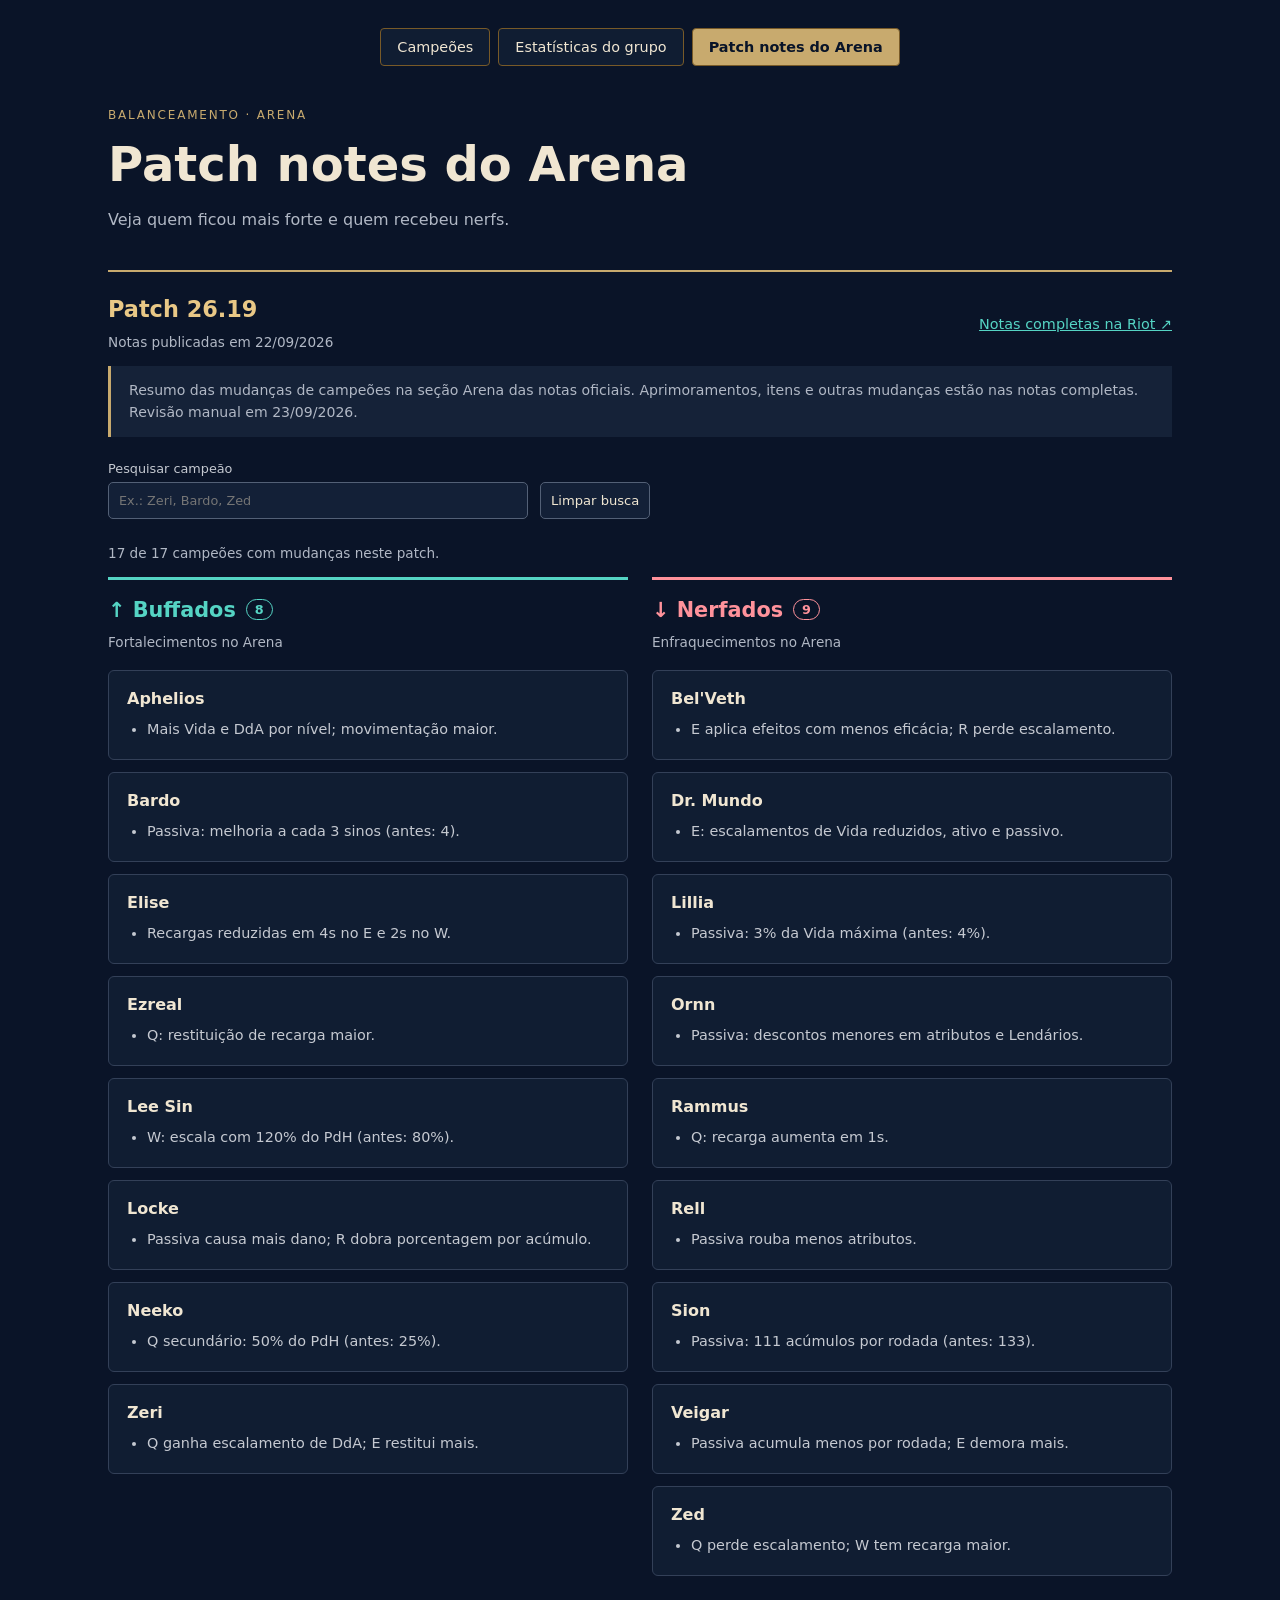
==== patch-notes.html @ cfac6117 "Adiciona aba de patch notes do Arena com buffs e nerfs" ====
<!DOCTYPE html>
<html lang="pt-BR">
<head>
  <meta charset="UTF-8">
  <meta name="viewport" content="width=device-width, initial-scale=1">
  <title>Arena — Patch notes</title>
  <link rel="stylesheet" href="statistics.css">
  <link rel="stylesheet" href="navigation.css">
  <link rel="stylesheet" href="patch-notes.css">
</head>
<body>
<main>
  <nav class="site-nav" aria-label="Navegação principal">
    <a href="index.html">Campeões</a>
    <a href="statistics.html">Estatísticas do grupo</a>
    <a href="patch-notes.html" aria-current="page">Patch notes do Arena</a>
  </nav>
  <header>
    <p class="eyebrow">Balanceamento · Arena</p>
    <h1>Patch notes do Arena</h1>
    <p>Veja quem ficou mais forte e quem recebeu nerfs.</p>
  </header>
  <p id="status" role="status" aria-live="polite">Carregando patch notes…</p>
  <button id="tentar-novamente" hidden>Tentar novamente</button>
  <noscript><p>Ative o JavaScript para consultar os campeões. Você também pode ler as <a href="https://www.leagueoflegends.com/pt-br/news/tags/patch-notes/">notas oficiais da Riot</a>.</p></noscript>
  <div id="conteudo" hidden>
    <section class="patch-info" aria-labelledby="patch-titulo">
      <div><h2 id="patch-titulo"></h2><p id="patch-data"></p></div>
      <a id="fonte" target="_blank" rel="noopener noreferrer">Notas completas na Riot ↗</a>
    </section>
    <p class="nota">Resumo das mudanças de campeões na seção Arena das notas oficiais. Aprimoramentos, itens e outras mudanças estão nas notas completas. Revisão manual em <span id="revisao"></span>.</p>
    <div class="filtros">
      <label for="pesquisa-patch">Pesquisar campeão
        <input id="pesquisa-patch" type="search" placeholder="Ex.: Zeri, Bardo, Zed" autocomplete="off">
      </label>
      <button id="limpar-pesquisa">Limpar busca</button>
    </div>
    <p id="resultado" role="status" aria-live="polite"></p>
    <div class="mudancas">
      <section class="grupo buffs" aria-labelledby="titulo-buffs">
        <h2 id="titulo-buffs">↑ Buffados <span id="total-buffs" class="contagem"></span></h2>
        <p class="descricao-grupo">Fortalecimentos no Arena</p>
        <div id="buffs"></div>
      </section>
      <section class="grupo nerfs" aria-labelledby="titulo-nerfs">
        <h2 id="titulo-nerfs">↓ Nerfados <span id="total-nerfs" class="contagem"></span></h2>
        <p class="descricao-grupo">Enfraquecimentos no Arena</p>
        <div id="nerfs"></div>
      </section>
    </div>
  </div>
</main>
<script src="patch-notes.js"></script>
</body>
</html>
---- statistics.css ----
* { box-sizing: border-box; }
:root { color-scheme: dark; font-family: 'Segoe UI', system-ui, sans-serif; color: #f0e6d2; background: #0a1428; }
body { margin: 0; }
main { max-width: 1500px; margin: auto; padding: 28px; }
nav { display: flex; justify-content: space-between; gap: 16px; font-size: .8rem; letter-spacing: .06em; }
a { color: #55d4c4; }
header { margin: 40px 0 24px; border-bottom: 2px solid #c8aa6e; padding-bottom: 22px; }
.eyebrow { color: #c8aa6e; text-transform: uppercase; letter-spacing: .15em; font-size: .75rem; }
h1 { font-size: clamp(2rem, 4vw, 3rem); font-weight: 650; margin: 8px 0; }
h2 { font-size: 1rem; margin: 0 0 10px; }
p { color: #b1b8c5; line-height: 1.5; }
.nota { background: #152238; border-left: 3px solid #c8aa6e; padding: 14px 18px; font-size: .88rem; }
#status { color: #e7c178; }
#status:empty { display: none; }
.filtros { display: flex; flex-wrap: wrap; gap: 12px; align-items: end; margin: 24px 0; }
label { display: grid; gap: 6px; font-size: .8rem; color: #c5c9d1; }
button, select, input { border: 1px solid #536076; border-radius: 5px; padding: 10px; background: #132037; color: #f0e6d2; font: inherit; }
button { cursor: pointer; font-size: .82rem; }
button:hover { border-color: #c8aa6e; }
button:focus-visible, select:focus-visible, input:focus-visible, a:focus-visible, summary:focus-visible { outline: 2px solid #55d4c4; outline-offset: 3px; }
.indicadores { display: grid; grid-template-columns: repeat(4, minmax(0, 1fr)); gap: 16px; margin-bottom: 24px; }
.indicadores article { background: #16233a; border: 1px solid #334058; border-top: 3px solid #c8aa6e; border-radius: 6px; padding: 20px; }
.indicadores h2 { font-size: .8rem; font-weight: 500; color: #b1b8c5; }
.indicadores strong { color: #e9c886; font-size: 2.4rem; font-weight: 600; }
.indicadores .composicao { font-size: 1.15rem; line-height: 1.5; }
.indicadores p { margin-bottom: 0; font-size: .8rem; }
.paineis { display: grid; grid-template-columns: 1fr 1fr; gap: 20px; }
.painel { min-width: 0; padding: 22px; border: 1px solid #334058; border-radius: 7px; background: #101d32; margin-bottom: 20px; }
.paineis .painel { margin-bottom: 0; }
.paineis { margin-bottom: 20px; }
.painel > p { font-size: .8rem; }
.tabela { overflow-x: auto; margin-top: 18px; }
table { border-collapse: collapse; width: 100%; font-size: .78rem; }
th, td { text-align: left; padding: 11px 8px; border-bottom: 1px solid #2d3950; white-space: nowrap; }
th { color: #c8aa6e; font-weight: 600; }
td small { display: block; color: #a2acbb; padding-top: 3px; }
tbody tr:hover { background: #1a2a42; }
.grafico { display: block; width: 100%; min-height: 180px; }
.grafico text { font-family: 'Segoe UI', system-ui, sans-serif; fill: #c7cfdd; font-size: 11px; }
.legenda { display: flex; flex-wrap: wrap; gap: 12px; justify-content: center; font-size: .72rem; color: #c7cfdd; margin-top: 12px; }
.legenda span { display: flex; gap: 5px; align-items: center; }
.legenda i { width: 10px; height: 10px; border-radius: 2px; }
.barra-linha { margin: 18px 0; font-size: .82rem; }
.barra-linha > div:first-child { display: flex; justify-content: space-between; gap: 16px; margin-bottom: 6px; }
.trilho { height: 12px; border-radius: 3px; background: #22324a; overflow: hidden; }
.trilho div { background: #c8aa6e; height: 100%; }
summary { cursor: pointer; color: #e9c886; font-weight: 600; }
footer { font-size: .8rem; color: #a2acbb; line-height: 1.8; margin-top: 24px; }
@media (max-width: 1050px) { .indicadores { grid-template-columns: repeat(2, minmax(0, 1fr)); } .paineis { grid-template-columns: 1fr; } }
@media (max-width: 550px) { main { padding: 16px; } nav span { display: none; } .indicadores { grid-template-columns: 1fr; } .painel { padding: 16px; } }
@media print { :root { color-scheme: light; color: #142238; background: white; } main { max-width: none; padding: 0; } nav, .filtros, details, footer { display: none; } header { margin-top: 0; } .nota, .painel, .indicadores article { background: white; border-color: #bbb; break-inside: avoid; } p, th, td, .indicadores h2 { color: #333; } .indicadores strong { color: #725419; } .grafico text { fill: #333; } .legenda { color: #333; } .indicadores { grid-template-columns: repeat(4, 1fr); } .paineis { grid-template-columns: 1fr; } }
---- navigation.css ----
.site-nav { display: flex; flex-wrap: wrap; justify-content: center; gap: 8px; margin: 0 auto 28px; font-size: .9rem; letter-spacing: normal; }
.site-nav a { padding: 10px 16px; border: 1px solid #785a28; border-radius: 4px; color: #f0e6d2; text-decoration: none; background: #101d32; }
.site-nav a:hover { border-color: #c8aa6e; }
.site-nav a[aria-current="page"] { background: #c8aa6e; color: #091428; font-weight: 600; }
.site-nav a:focus-visible { outline: 2px solid #55d4c4; outline-offset: 3px; }
@media print { .site-nav { display: none; } }
---- patch-notes.css ----
main { max-width: 1120px; }
[hidden] { display: none !important; }
.patch-info { display: flex; flex-wrap: wrap; align-items: center; justify-content: space-between; gap: 16px; }
.patch-info h2 { color: #e9c886; font-size: 1.4rem; }
.patch-info p { margin: 0; font-size: .85rem; }
.patch-info a { font-size: .9rem; }
.filtros label { flex: 1; max-width: 420px; }
input { width: 100%; min-width: 0; }
#resultado { font-size: .85rem; }
.mudancas { display: grid; grid-template-columns: repeat(2, minmax(0, 1fr)); gap: 24px; align-items: start; }
.grupo { min-width: 0; border-top: 3px solid var(--accent); padding-top: 18px; }
.buffs { --accent: #55d4c4; }
.nerfs { --accent: #ff929b; }
.grupo > h2 { color: var(--accent); font-size: 1.3rem; display: flex; align-items: center; gap: 10px; }
.contagem { border: 1px solid currentColor; border-radius: 20px; padding: 2px 8px; font-size: .8rem; }
.descricao-grupo { margin: 0 0 18px; font-size: .85rem; }
.mudanca { padding: 18px; margin-bottom: 12px; border: 1px solid #334058; border-radius: 6px; background: #101d32; }
.mudanca h3 { margin: 0 0 10px; font-size: 1rem; }
.mudanca ul { padding-left: 20px; margin: 0; color: #c5c9d1; font-size: .9rem; line-height: 1.6; }
.mudanca li + li { margin-top: 6px; }
.vazio { padding: 22px; border: 1px dashed #334058; border-radius: 6px; font-size: .9rem; }
@media (max-width: 650px) { .mudancas { grid-template-columns: 1fr; } .filtros label { max-width: none; } }
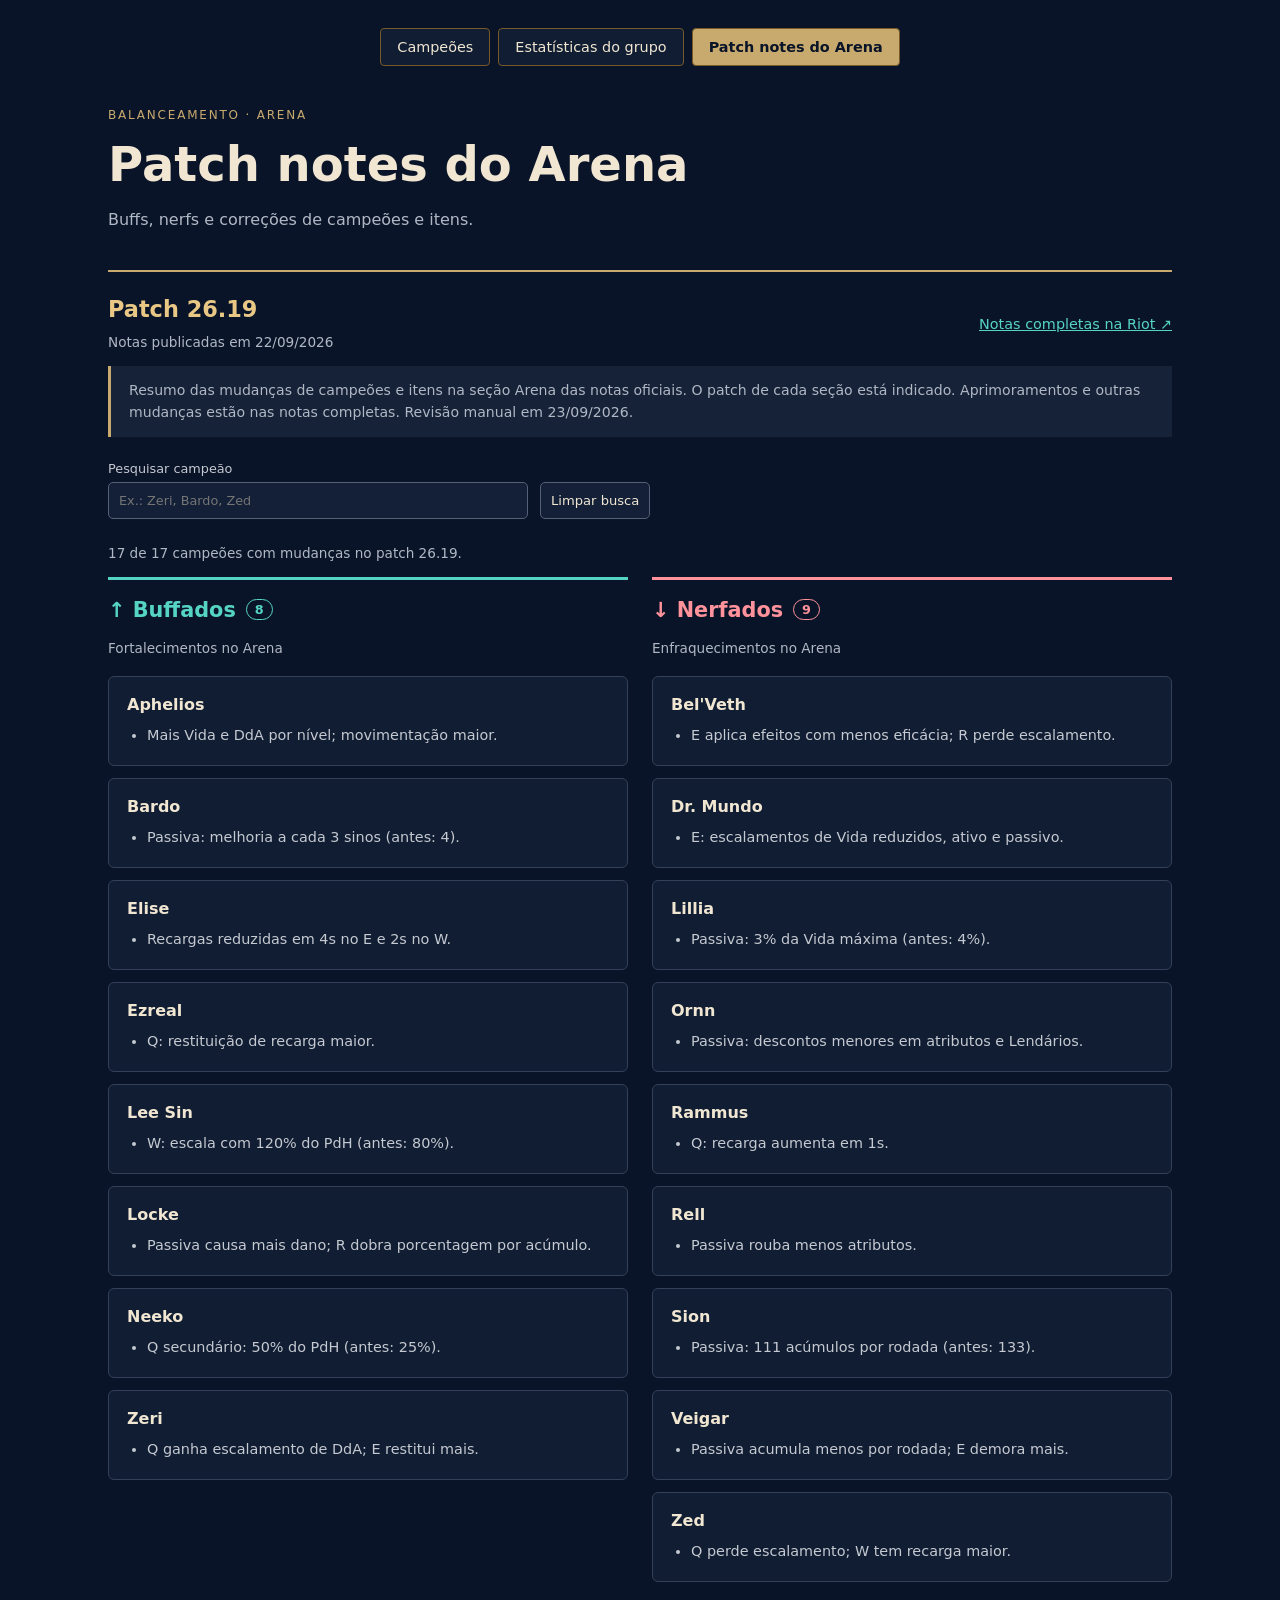
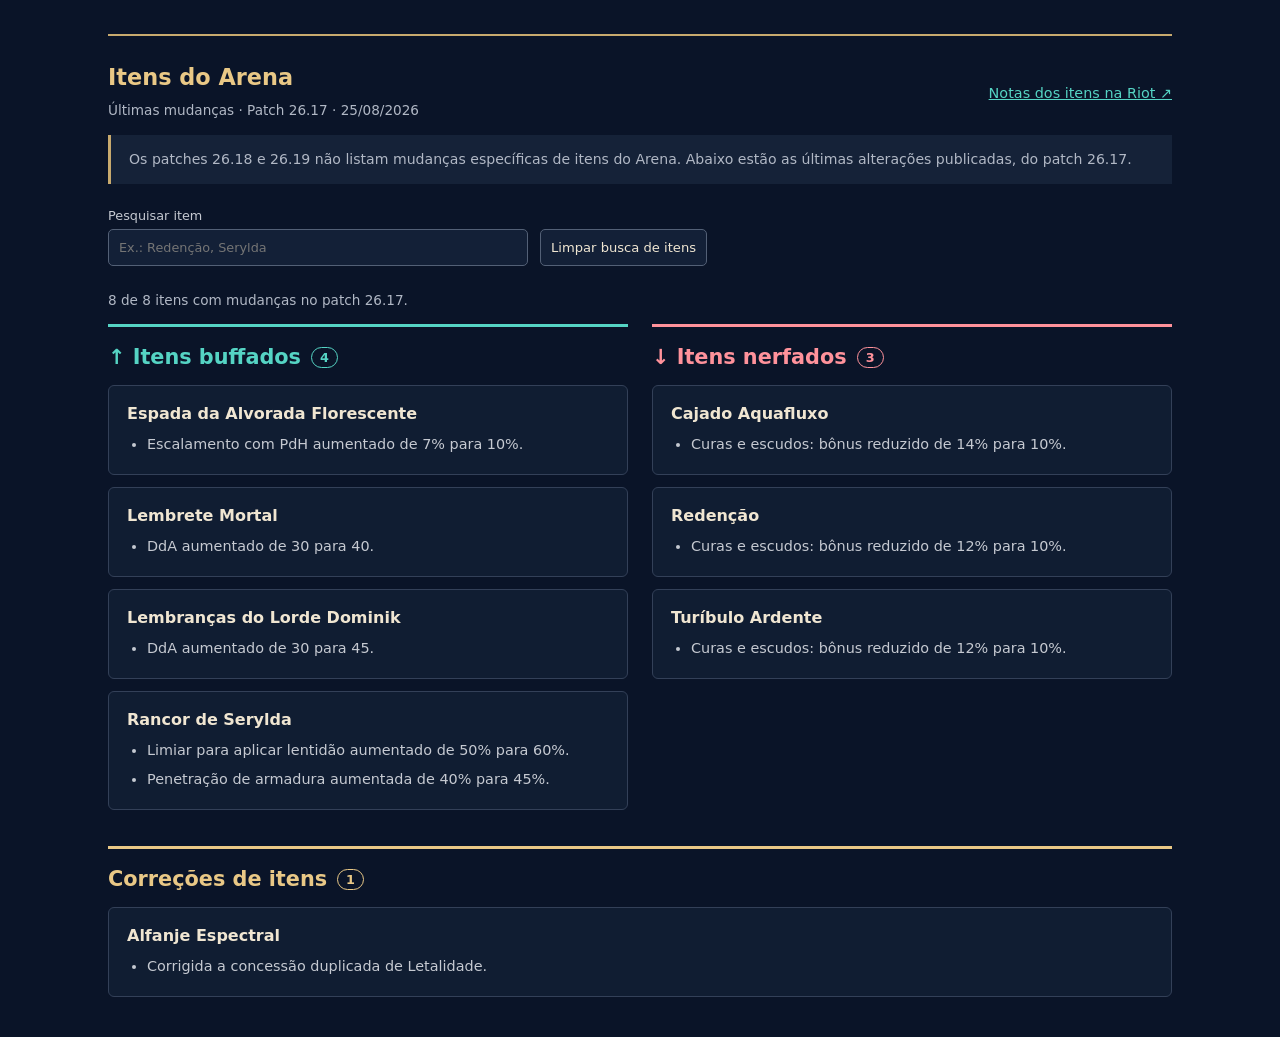
==== commit 19c7f169: "Adiciona patch notes dos itens abaixo dos campeões" ====
--- a/patch-notes.html
+++ b/patch-notes.html
@@ -18,7 +18,7 @@
   <header>
     <p class="eyebrow">Balanceamento · Arena</p>
     <h1>Patch notes do Arena</h1>
-    <p>Veja quem ficou mais forte e quem recebeu nerfs.</p>
+    <p>Buffs, nerfs e correções de campeões e itens.</p>
   </header>
   <p id="status" role="status" aria-live="polite">Carregando patch notes…</p>
   <button id="tentar-novamente" hidden>Tentar novamente</button>
@@ -28,7 +28,7 @@
       <div><h2 id="patch-titulo"></h2><p id="patch-data"></p></div>
       <a id="fonte" target="_blank" rel="noopener noreferrer">Notas completas na Riot ↗</a>
     </section>
-    <p class="nota">Resumo das mudanças de campeões na seção Arena das notas oficiais. Aprimoramentos, itens e outras mudanças estão nas notas completas. Revisão manual em <span id="revisao"></span>.</p>
+    <p class="nota">Resumo das mudanças de campeões e itens na seção Arena das notas oficiais. O patch de cada seção está indicado. Aprimoramentos e outras mudanças estão nas notas completas. Revisão manual em <span id="revisao"></span>.</p>
     <div class="filtros">
       <label for="pesquisa-patch">Pesquisar campeão
         <input id="pesquisa-patch" type="search" placeholder="Ex.: Zeri, Bardo, Zed" autocomplete="off">
@@ -48,6 +48,34 @@
         <div id="nerfs"></div>
       </section>
     </div>
+    <section id="itens" aria-labelledby="titulo-itens">
+      <div class="patch-info">
+        <div><h2 id="titulo-itens">Itens do Arena</h2><p id="patch-itens"></p></div>
+        <a id="fonte-itens" target="_blank" rel="noopener noreferrer">Notas dos itens na Riot ↗</a>
+      </div>
+      <p id="nota-itens" class="nota"></p>
+      <div class="filtros">
+        <label for="pesquisa-itens">Pesquisar item
+          <input id="pesquisa-itens" type="search" placeholder="Ex.: Redenção, Serylda" autocomplete="off">
+        </label>
+        <button id="limpar-itens">Limpar busca de itens</button>
+      </div>
+      <p id="resultado-itens" role="status" aria-live="polite"></p>
+      <div class="mudancas">
+        <section class="grupo buffs" aria-labelledby="titulo-itens-buffs">
+          <h3 id="titulo-itens-buffs">↑ Itens buffados <span id="total-itens-buffs" class="contagem"></span></h3>
+          <div id="itens-buffs"></div>
+        </section>
+        <section class="grupo nerfs" aria-labelledby="titulo-itens-nerfs">
+          <h3 id="titulo-itens-nerfs">↓ Itens nerfados <span id="total-itens-nerfs" class="contagem"></span></h3>
+          <div id="itens-nerfs"></div>
+        </section>
+        <section class="grupo correcoes" aria-labelledby="titulo-itens-fixes">
+          <h3 id="titulo-itens-fixes">Correções de itens <span id="total-itens-fixes" class="contagem"></span></h3>
+          <div id="itens-fixes"></div>
+        </section>
+      </div>
+    </section>
   </div>
 </main>
 <script src="patch-notes.js"></script>
--- a/patch-notes.css
+++ b/patch-notes.css
@@ -6,16 +6,18 @@
 .patch-info a { font-size: .9rem; }
 .filtros label { flex: 1; max-width: 420px; }
 input { width: 100%; min-width: 0; }
-#resultado { font-size: .85rem; }
+#resultado, #resultado-itens { font-size: .85rem; }
+#itens { margin-top: 40px; padding-top: 28px; border-top: 2px solid #c8aa6e; }
 .mudancas { display: grid; grid-template-columns: repeat(2, minmax(0, 1fr)); gap: 24px; align-items: start; }
 .grupo { min-width: 0; border-top: 3px solid var(--accent); padding-top: 18px; }
 .buffs { --accent: #55d4c4; }
 .nerfs { --accent: #ff929b; }
-.grupo > h2 { color: var(--accent); font-size: 1.3rem; display: flex; align-items: center; gap: 10px; }
+.correcoes { --accent: #e9c886; grid-column: 1 / -1; }
+.grupo > h2, .grupo > h3 { color: var(--accent); font-size: 1.3rem; display: flex; align-items: center; gap: 10px; margin: 0 0 16px; }
 .contagem { border: 1px solid currentColor; border-radius: 20px; padding: 2px 8px; font-size: .8rem; }
 .descricao-grupo { margin: 0 0 18px; font-size: .85rem; }
 .mudanca { padding: 18px; margin-bottom: 12px; border: 1px solid #334058; border-radius: 6px; background: #101d32; }
-.mudanca h3 { margin: 0 0 10px; font-size: 1rem; }
+.mudanca h3, .mudanca h4 { margin: 0 0 10px; font-size: 1rem; }
 .mudanca ul { padding-left: 20px; margin: 0; color: #c5c9d1; font-size: .9rem; line-height: 1.6; }
 .mudanca li + li { margin-top: 6px; }
 .vazio { padding: 22px; border: 1px dashed #334058; border-radius: 6px; font-size: .9rem; }
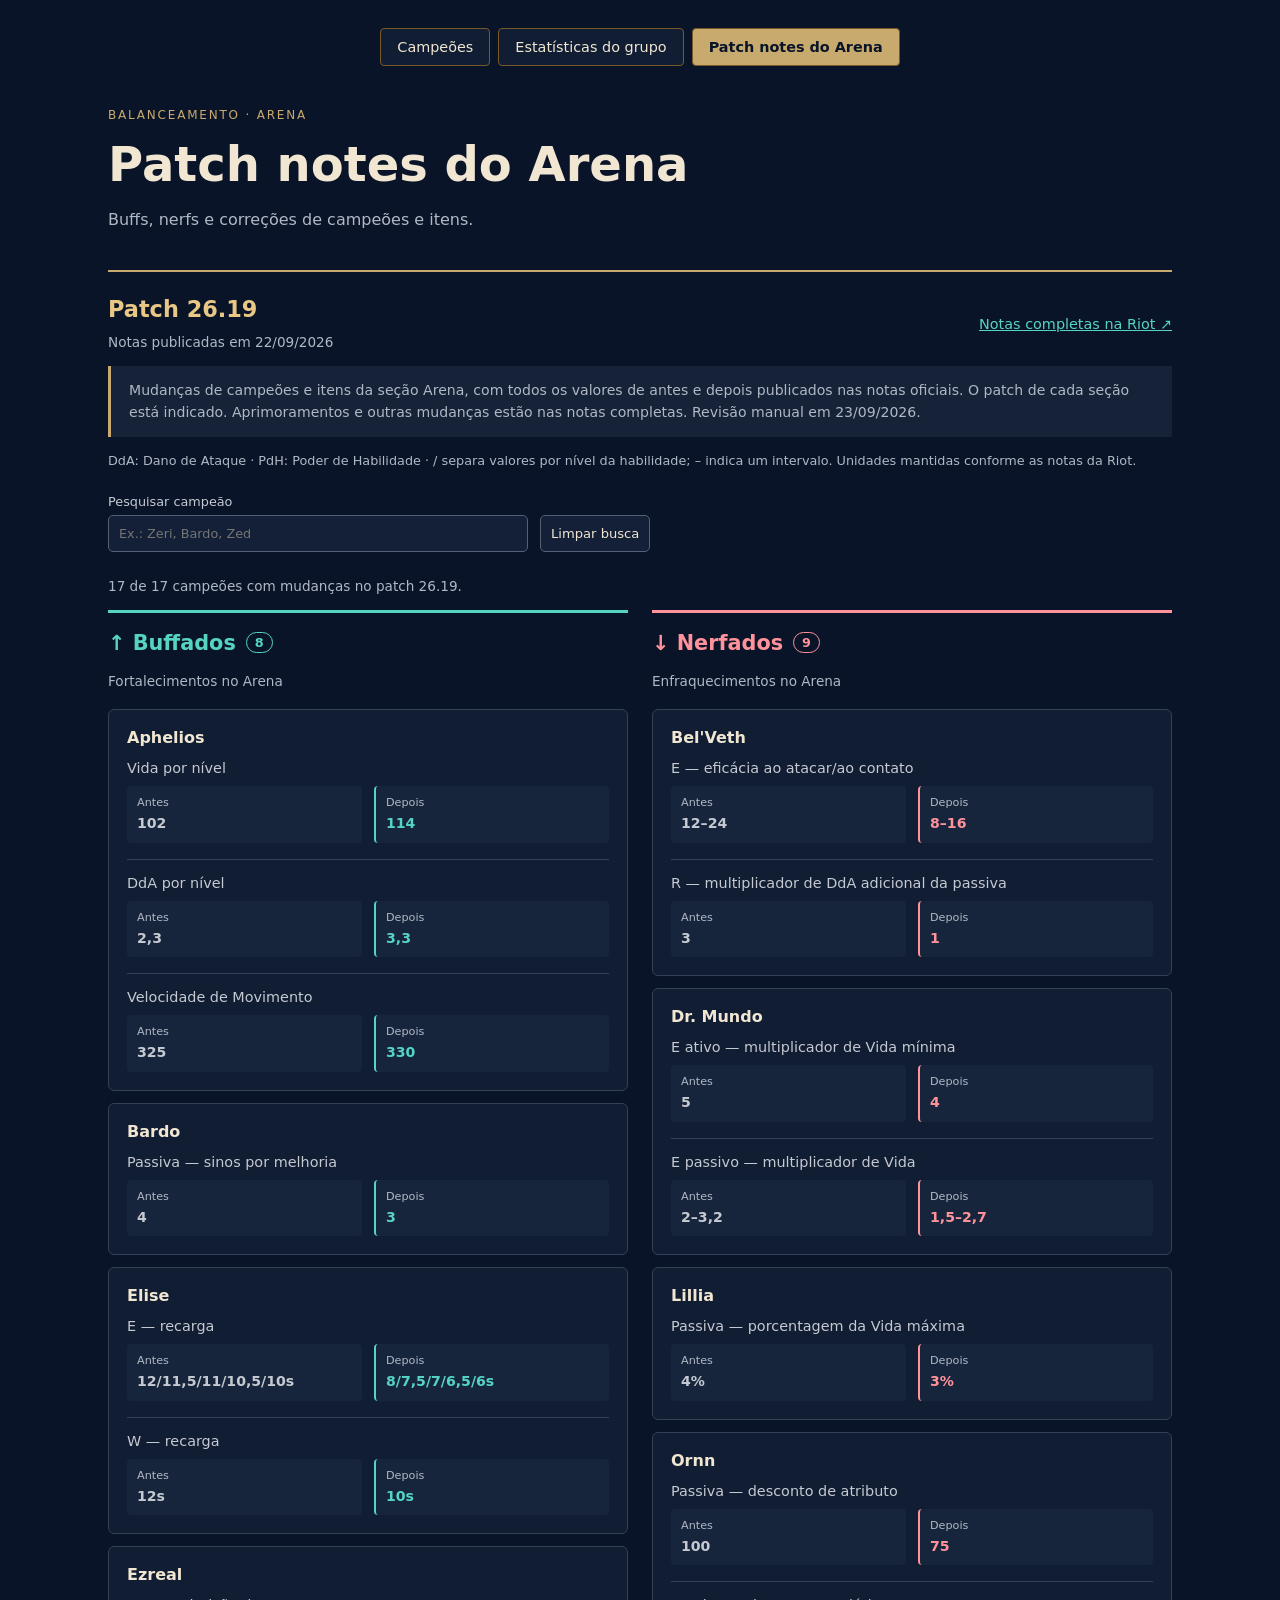
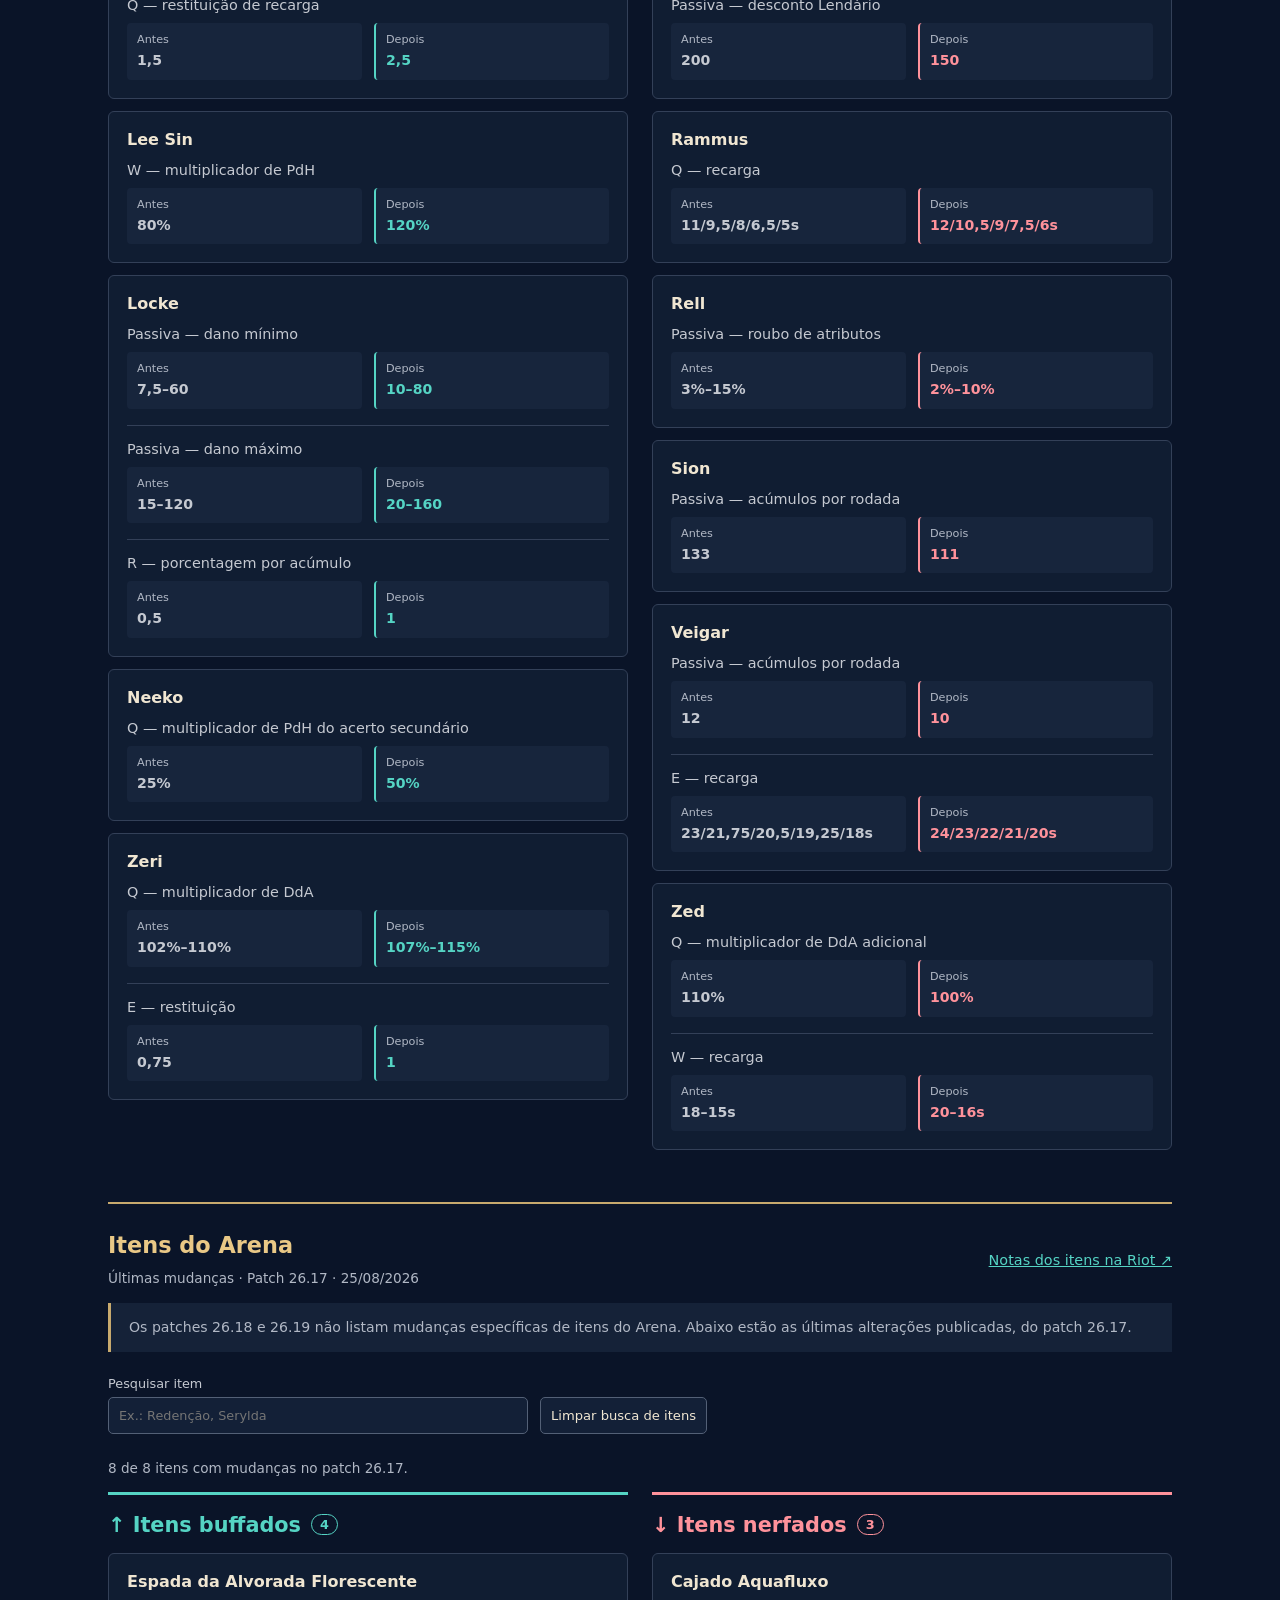
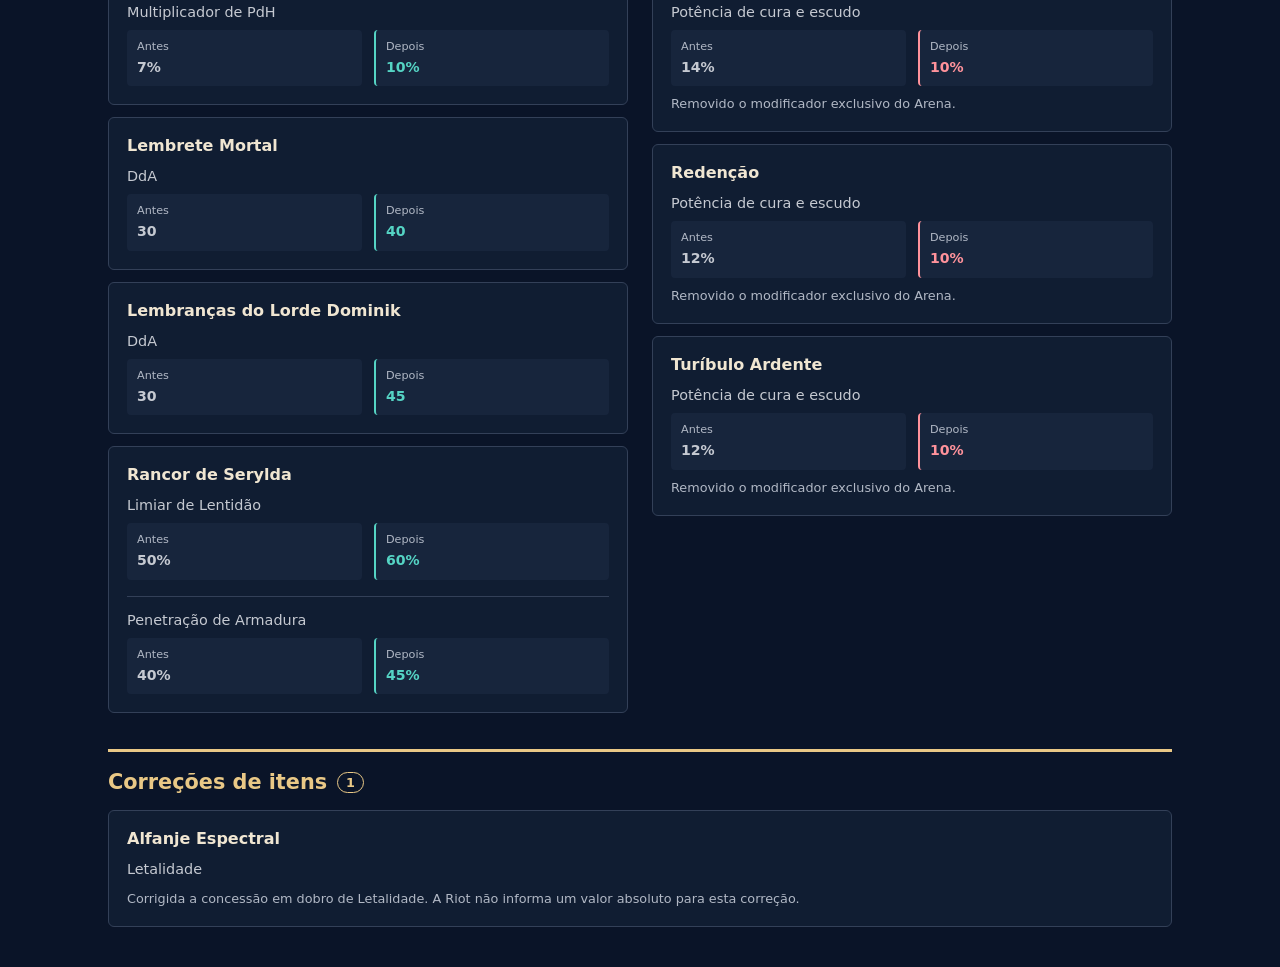
==== commit bd442415: "Mostra todos os valores de antes e depois nos patch notes" ====
--- a/patch-notes.html
+++ b/patch-notes.html
@@ -6,7 +6,7 @@
   <title>Arena — Patch notes</title>
   <link rel="stylesheet" href="statistics.css">
   <link rel="stylesheet" href="navigation.css">
-  <link rel="stylesheet" href="patch-notes.css">
+  <link rel="stylesheet" href="patch-notes.css?v=3">
 </head>
 <body>
 <main>
@@ -28,7 +28,8 @@
       <div><h2 id="patch-titulo"></h2><p id="patch-data"></p></div>
       <a id="fonte" target="_blank" rel="noopener noreferrer">Notas completas na Riot ↗</a>
     </section>
-    <p class="nota">Resumo das mudanças de campeões e itens na seção Arena das notas oficiais. O patch de cada seção está indicado. Aprimoramentos e outras mudanças estão nas notas completas. Revisão manual em <span id="revisao"></span>.</p>
+    <p class="nota">Mudanças de campeões e itens da seção Arena, com todos os valores de antes e depois publicados nas notas oficiais. O patch de cada seção está indicado. Aprimoramentos e outras mudanças estão nas notas completas. Revisão manual em <span id="revisao"></span>.</p>
+    <p class="legenda-valores">DdA: Dano de Ataque · PdH: Poder de Habilidade · / separa valores por nível da habilidade; – indica um intervalo. Unidades mantidas conforme as notas da Riot.</p>
     <div class="filtros">
       <label for="pesquisa-patch">Pesquisar campeão
         <input id="pesquisa-patch" type="search" placeholder="Ex.: Zeri, Bardo, Zed" autocomplete="off">
@@ -78,6 +79,6 @@
     </section>
   </div>
 </main>
-<script src="patch-notes.js"></script>
+<script src="patch-notes.js?v=3"></script>
 </body>
 </html>
--- a/patch-notes.css
+++ b/patch-notes.css
@@ -18,7 +18,16 @@
 .descricao-grupo { margin: 0 0 18px; font-size: .85rem; }
 .mudanca { padding: 18px; margin-bottom: 12px; border: 1px solid #334058; border-radius: 6px; background: #101d32; }
 .mudanca h3, .mudanca h4 { margin: 0 0 10px; font-size: 1rem; }
-.mudanca ul { padding-left: 20px; margin: 0; color: #c5c9d1; font-size: .9rem; line-height: 1.6; }
-.mudanca li + li { margin-top: 6px; }
+.mudanca ul { padding: 0; margin: 0; list-style: none; color: #c5c9d1; font-size: .9rem; line-height: 1.6; }
+.mudanca li + li { margin-top: 16px; padding-top: 12px; border-top: 1px solid #334058; }
+.atributo { display: block; margin-bottom: 6px; }
+.valores { display: grid; grid-template-columns: repeat(2, minmax(0, 1fr)); gap: 12px; font-variant-numeric: tabular-nums; }
+.valores > span { min-width: 0; padding: 8px 10px; border-radius: 4px; background: #17253c; }
+.valores small { display: block; color: #b1b8c5; font-size: .7rem; }
+.valores strong { display: block; overflow-wrap: anywhere; font-size: .88rem; }
+.valores .after { border-left: 2px solid var(--accent); }
+.valores .after strong { color: var(--accent); }
+.nota-mudanca, .legenda-valores { color: #b1b8c5; font-size: .8rem; }
+.nota-mudanca { margin: 8px 0 0; }
 .vazio { padding: 22px; border: 1px dashed #334058; border-radius: 6px; font-size: .9rem; }
 @media (max-width: 650px) { .mudancas { grid-template-columns: 1fr; } .filtros label { max-width: none; } }
